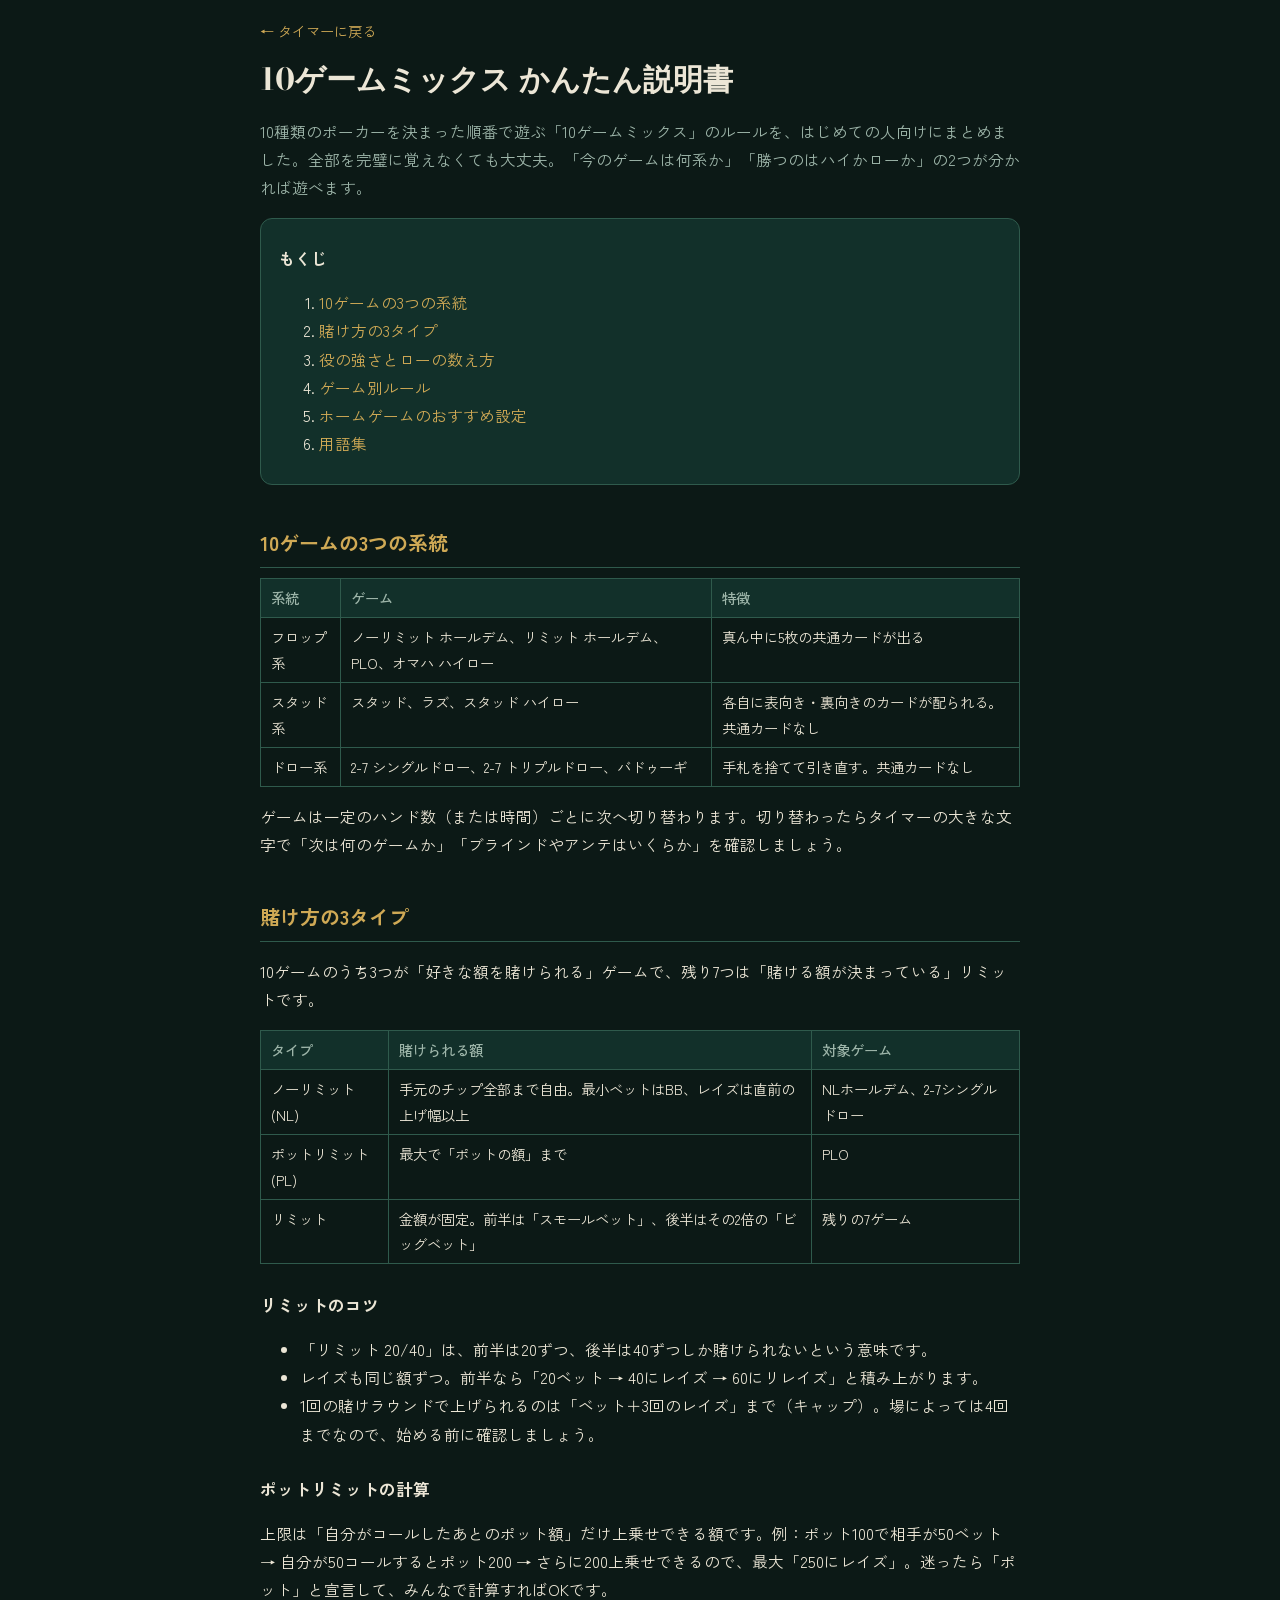
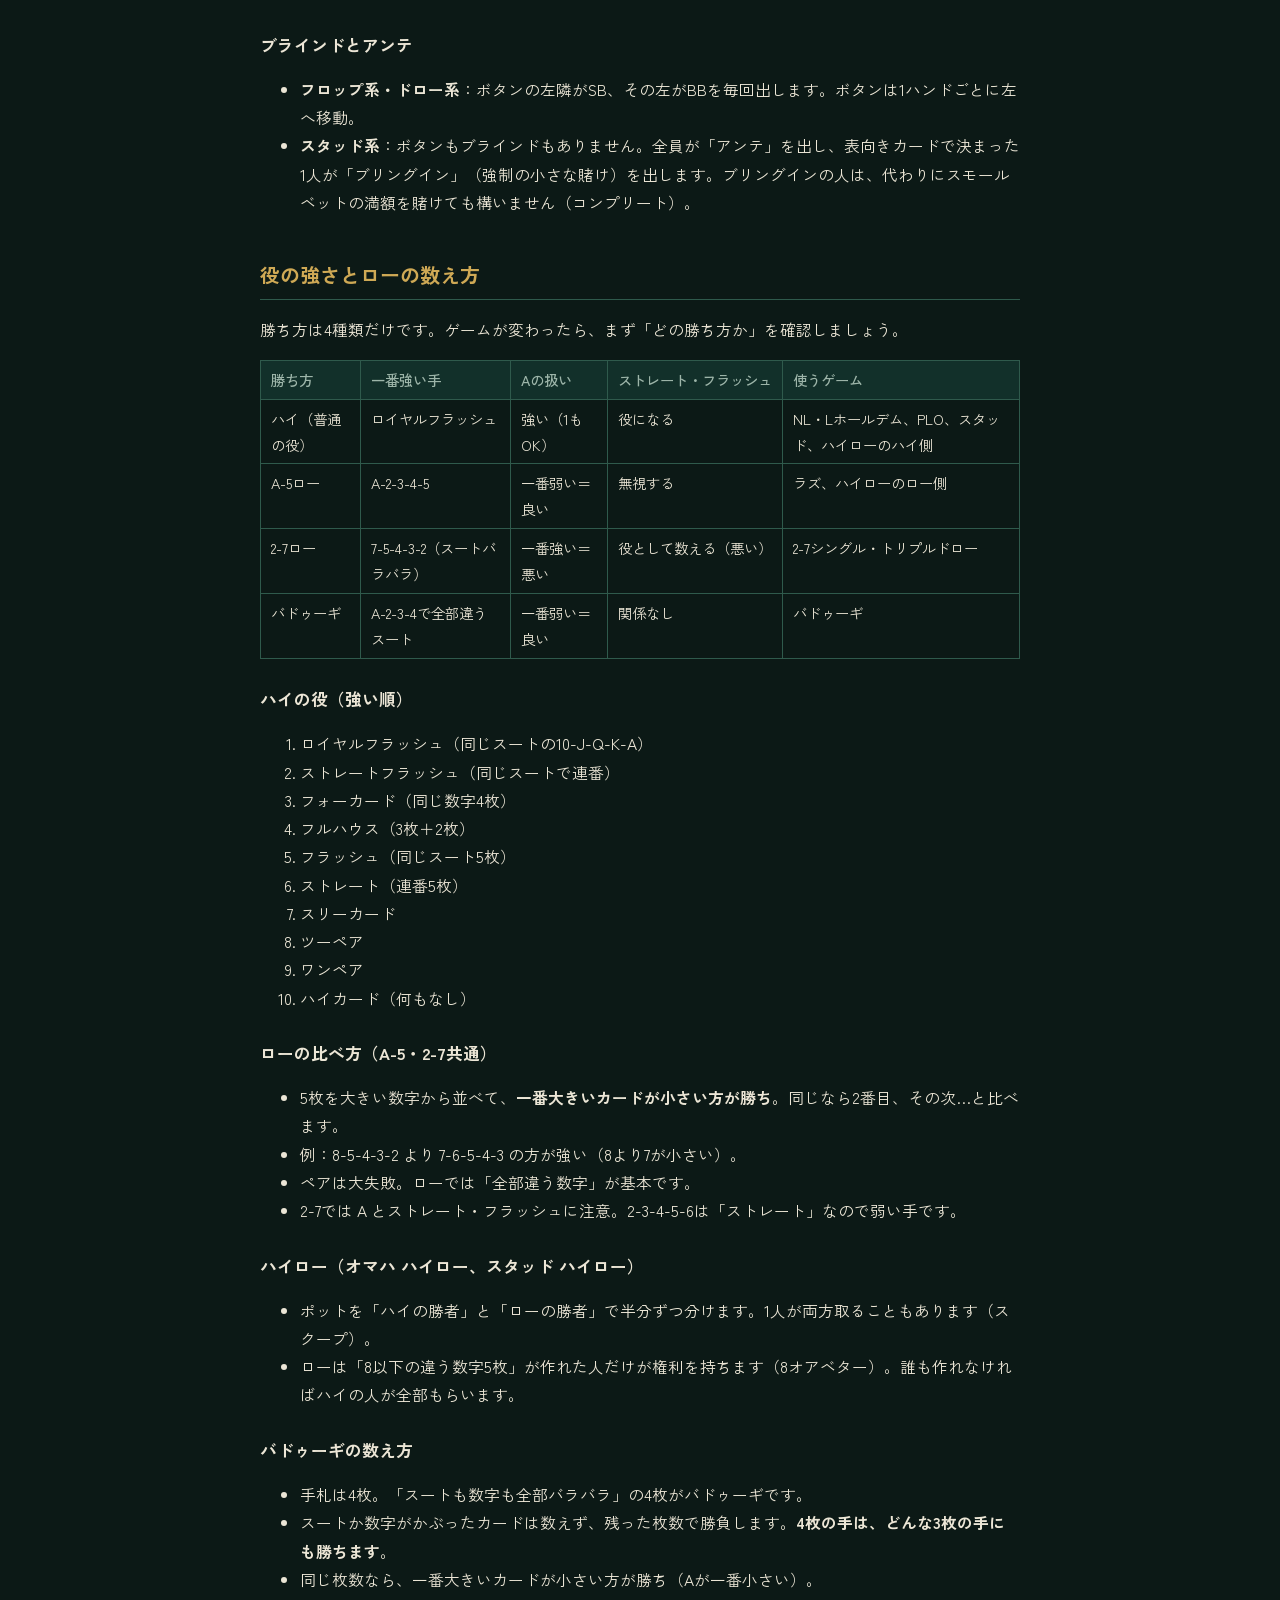
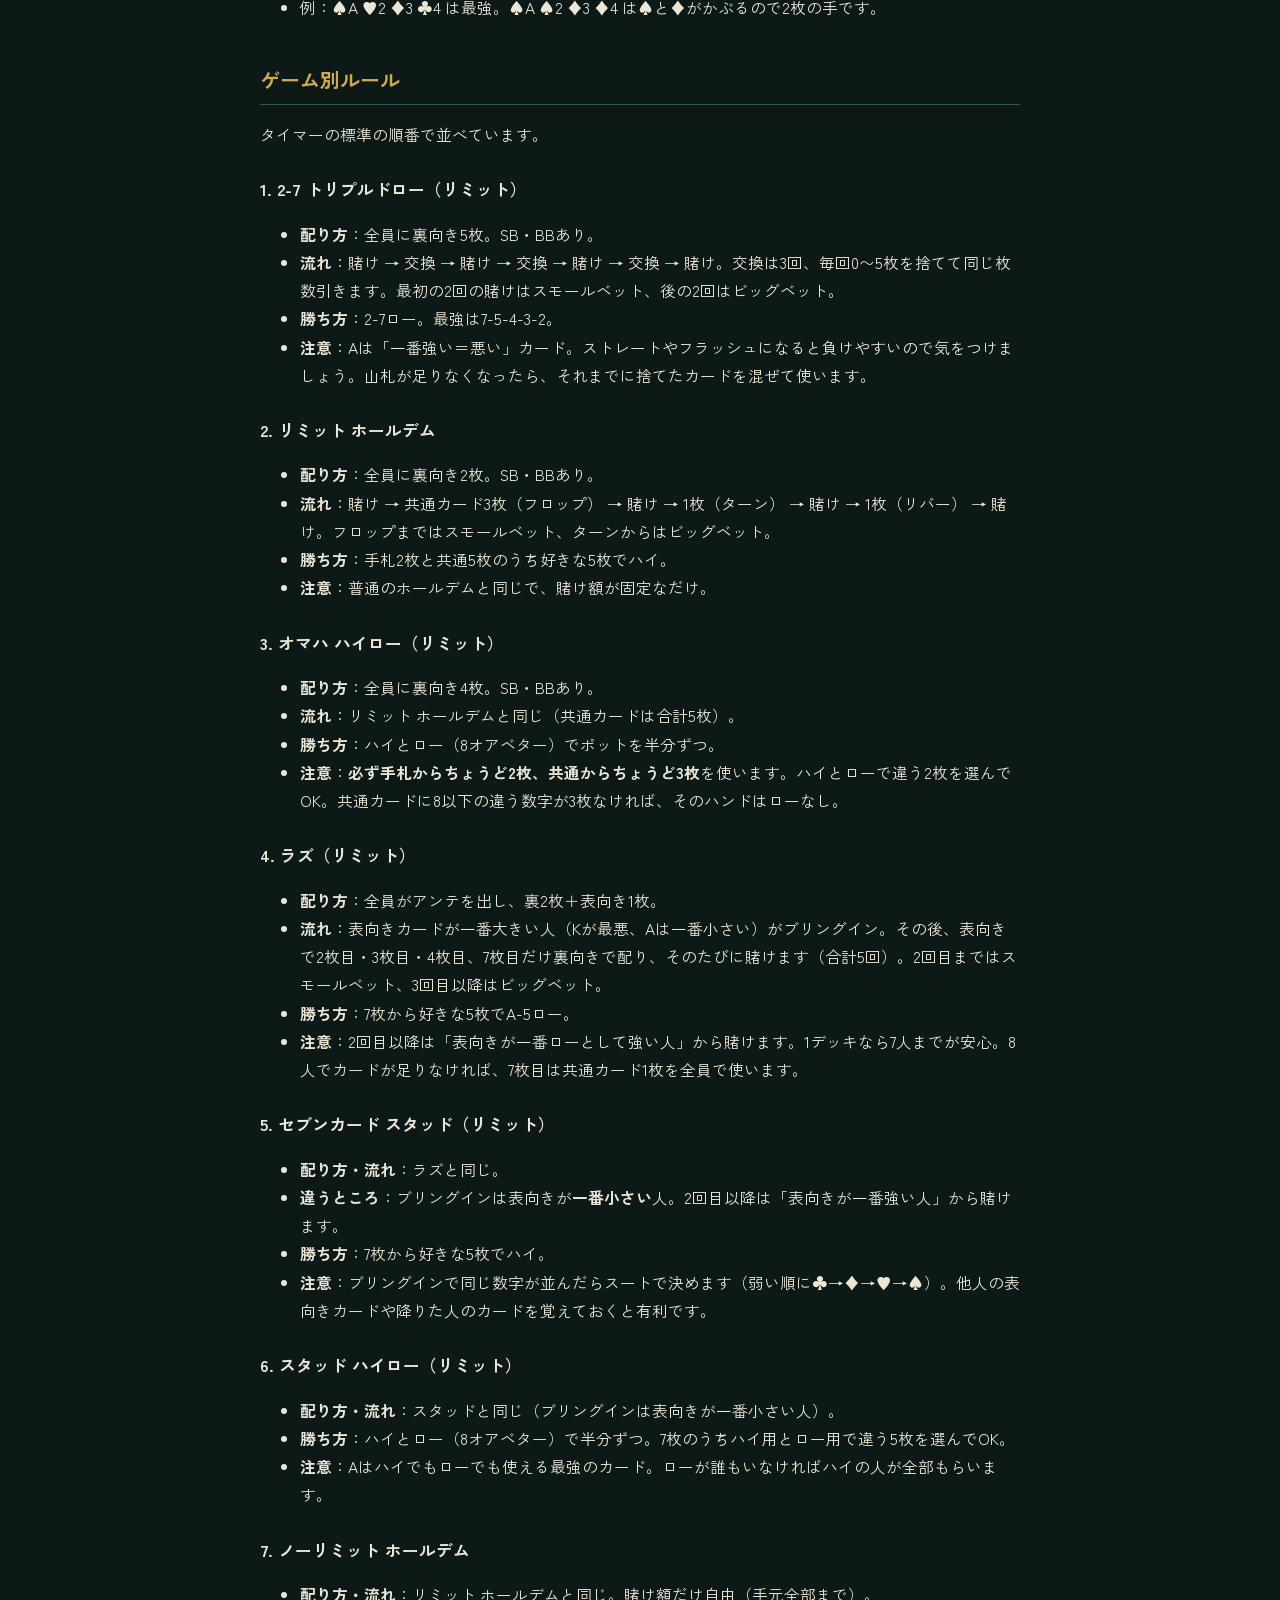
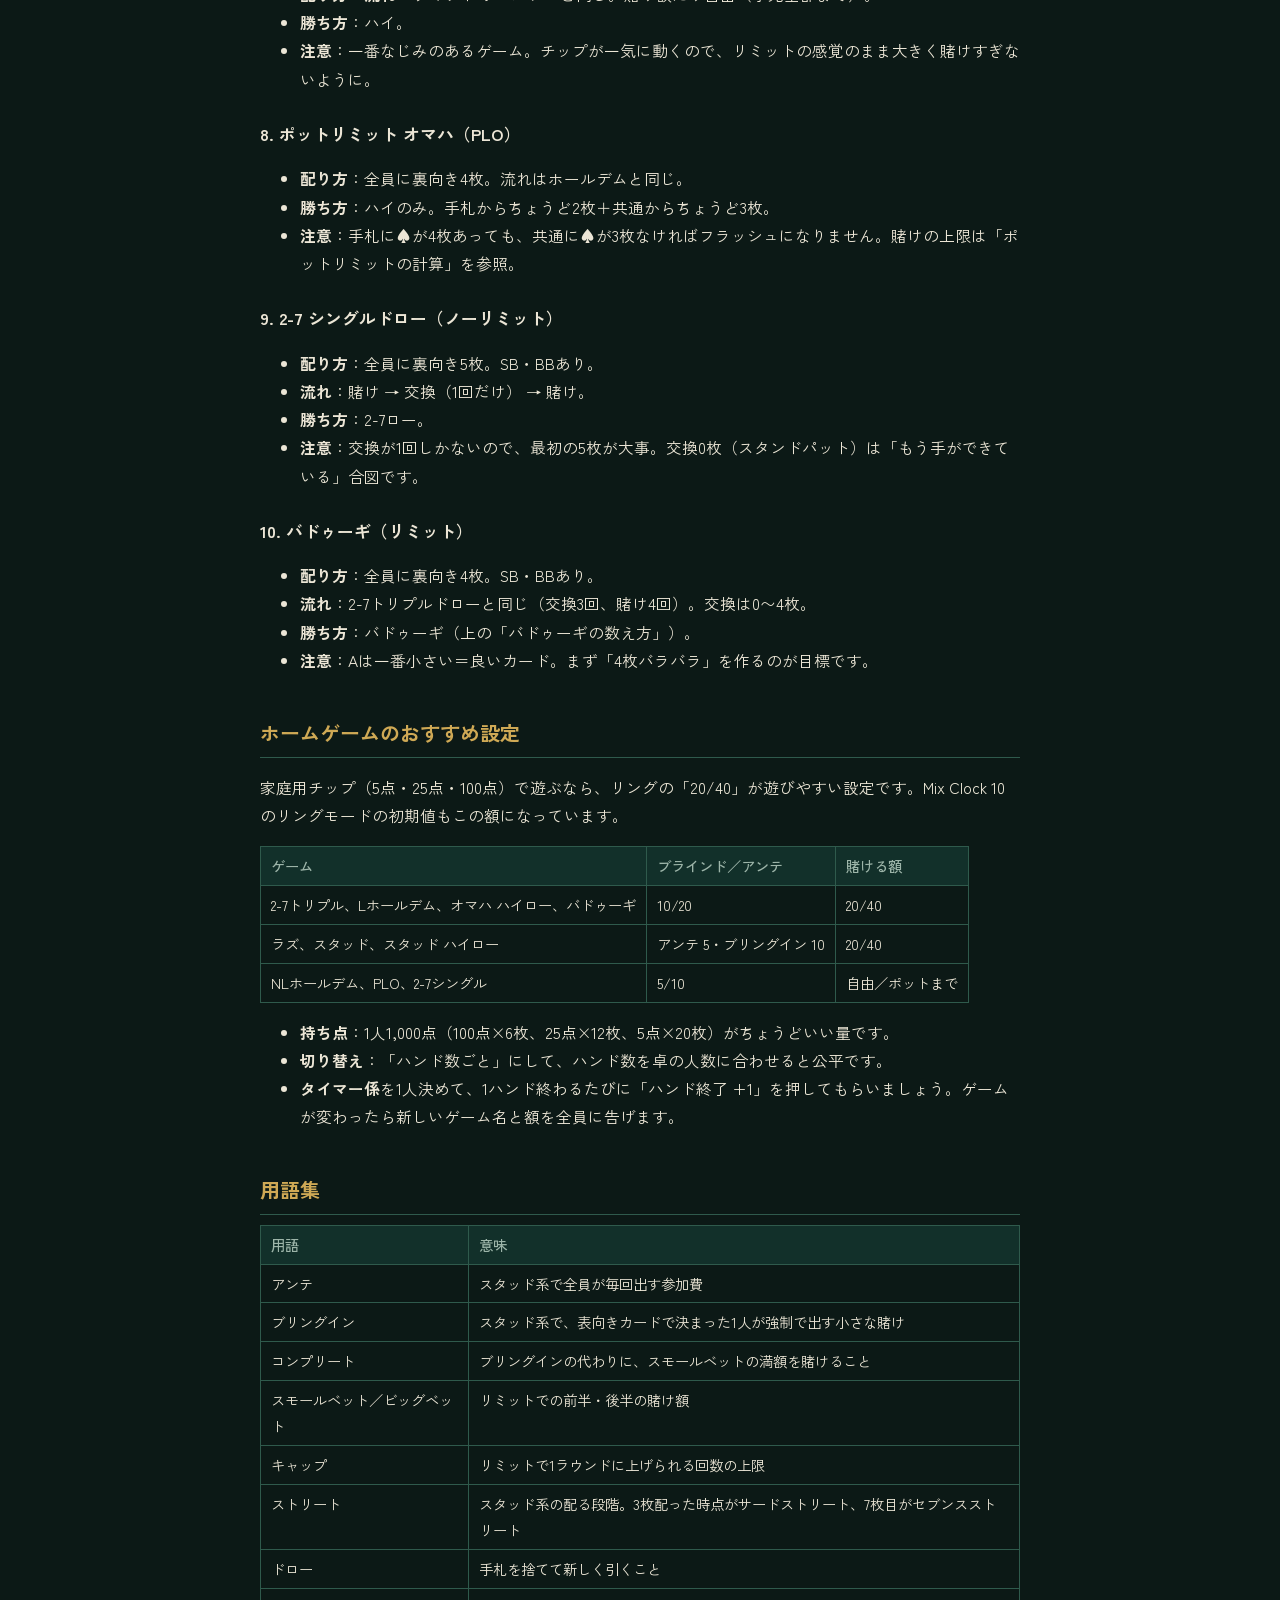
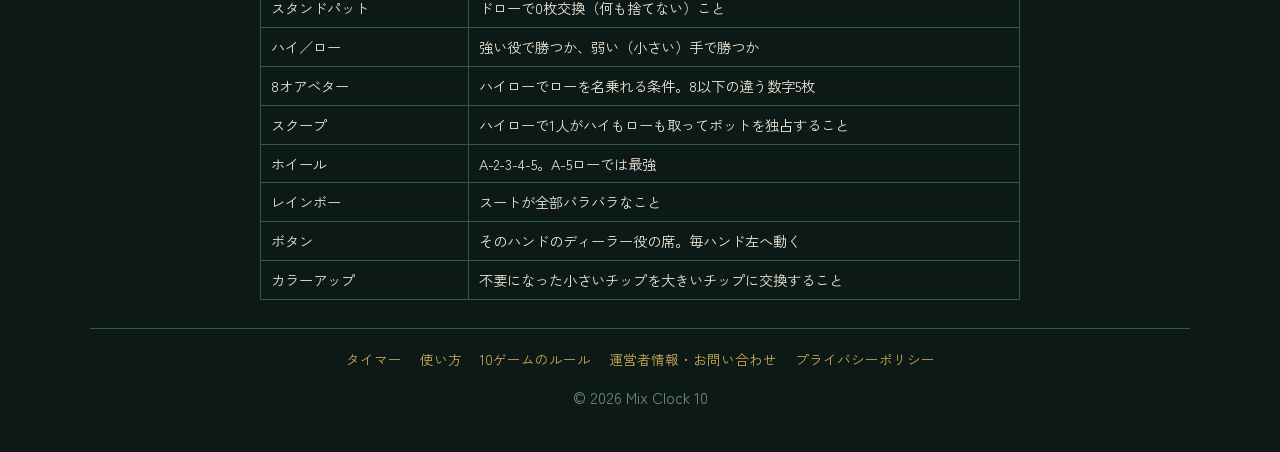
==== rules.html @ 70365626 "Mix Clock 10 を公開 Co-Authored-By: Claude Opus 5.5 <noreply@anthropic.com> Claude-Session: https://cla" ====
<!DOCTYPE html>
<html lang="ja">
<head>
<meta charset="utf-8">
<meta name="viewport" content="width=device-width,initial-scale=1,viewport-fit=cover">
<title>10ゲームミックスのルール かんたん説明書｜Mix Clock 10</title>
<meta name="description" content="10ゲームミックス（2-7トリプルドロー、リミットホールデム、オマハハイロー、ラズ、スタッド、スタッドハイロー、NLホールデム、PLO、2-7シングルドロー、バドゥーギ）のルールを初心者向けにやさしく解説。">
<link rel="stylesheet" href="https://fonts.googleapis.com/css2?family=Bodoni+Moda:opsz,wght@6..96,700&family=Zen+Kaku+Gothic+New:wght@400;700&display=swap">
<link rel="stylesheet" href="site.css">
</head>
<body class="doc">
<main>
<a class="back" href="index.html">← タイマーに戻る</a>
<h1>10ゲームミックス かんたん説明書</h1>
<p class="lead">10種類のポーカーを決まった順番で遊ぶ「10ゲームミックス」のルールを、はじめての人向けにまとめました。全部を完璧に覚えなくても大丈夫。「今のゲームは何系か」「勝つのはハイかローか」の2つが分かれば遊べます。</p>

<div class="toc">
<p><b>もくじ</b></p>
<ol>
<li><a href="#types">10ゲームの3つの系統</a></li>
<li><a href="#bet">賭け方の3タイプ</a></li>
<li><a href="#hands">役の強さとローの数え方</a></li>
<li><a href="#games">ゲーム別ルール</a></li>
<li><a href="#home">ホームゲームのおすすめ設定</a></li>
<li><a href="#words">用語集</a></li>
</ol>
</div>

<h2 id="types">10ゲームの3つの系統</h2>
<table>
<tr><th>系統</th><th>ゲーム</th><th>特徴</th></tr>
<tr><td>フロップ系</td><td>ノーリミット ホールデム、リミット ホールデム、PLO、オマハ ハイロー</td><td>真ん中に5枚の共通カードが出る</td></tr>
<tr><td>スタッド系</td><td>スタッド、ラズ、スタッド ハイロー</td><td>各自に表向き・裏向きのカードが配られる。共通カードなし</td></tr>
<tr><td>ドロー系</td><td>2-7 シングルドロー、2-7 トリプルドロー、バドゥーギ</td><td>手札を捨てて引き直す。共通カードなし</td></tr>
</table>
<p>ゲームは一定のハンド数（または時間）ごとに次へ切り替わります。切り替わったらタイマーの大きな文字で「次は何のゲームか」「ブラインドやアンテはいくらか」を確認しましょう。</p>

<h2 id="bet">賭け方の3タイプ</h2>
<p>10ゲームのうち3つが「好きな額を賭けられる」ゲームで、残り7つは「賭ける額が決まっている」リミットです。</p>
<table>
<tr><th>タイプ</th><th>賭けられる額</th><th>対象ゲーム</th></tr>
<tr><td>ノーリミット(NL)</td><td>手元のチップ全部まで自由。最小ベットはBB、レイズは直前の上げ幅以上</td><td>NLホールデム、2-7シングルドロー</td></tr>
<tr><td>ポットリミット(PL)</td><td>最大で「ポットの額」まで</td><td>PLO</td></tr>
<tr><td>リミット</td><td>金額が固定。前半は「スモールベット」、後半はその2倍の「ビッグベット」</td><td>残りの7ゲーム</td></tr>
</table>
<h3>リミットのコツ</h3>
<ul>
<li>「リミット 20/40」は、前半は20ずつ、後半は40ずつしか賭けられないという意味です。</li>
<li>レイズも同じ額ずつ。前半なら「20ベット → 40にレイズ → 60にリレイズ」と積み上がります。</li>
<li>1回の賭けラウンドで上げられるのは「ベット＋3回のレイズ」まで（キャップ）。場によっては4回までなので、始める前に確認しましょう。</li>
</ul>
<h3>ポットリミットの計算</h3>
<p>上限は「自分がコールしたあとのポット額」だけ上乗せできる額です。例：ポット100で相手が50ベット → 自分が50コールするとポット200 → さらに200上乗せできるので、最大「250にレイズ」。迷ったら「ポット」と宣言して、みんなで計算すればOKです。</p>
<h3>ブラインドとアンテ</h3>
<ul>
<li><b>フロップ系・ドロー系</b>：ボタンの左隣がSB、その左がBBを毎回出します。ボタンは1ハンドごとに左へ移動。</li>
<li><b>スタッド系</b>：ボタンもブラインドもありません。全員が「アンテ」を出し、表向きカードで決まった1人が「ブリングイン」（強制の小さな賭け）を出します。ブリングインの人は、代わりにスモールベットの満額を賭けても構いません（コンプリート）。</li>
</ul>

<h2 id="hands">役の強さとローの数え方</h2>
<p>勝ち方は4種類だけです。ゲームが変わったら、まず「どの勝ち方か」を確認しましょう。</p>
<table>
<tr><th>勝ち方</th><th>一番強い手</th><th>Aの扱い</th><th>ストレート・フラッシュ</th><th>使うゲーム</th></tr>
<tr><td>ハイ（普通の役）</td><td>ロイヤルフラッシュ</td><td>強い（1もOK）</td><td>役になる</td><td>NL・Lホールデム、PLO、スタッド、ハイローのハイ側</td></tr>
<tr><td>A-5ロー</td><td>A-2-3-4-5</td><td>一番弱い＝良い</td><td>無視する</td><td>ラズ、ハイローのロー側</td></tr>
<tr><td>2-7ロー</td><td>7-5-4-3-2（スートバラバラ）</td><td>一番強い＝悪い</td><td>役として数える（悪い）</td><td>2-7シングル・トリプルドロー</td></tr>
<tr><td>バドゥーギ</td><td>A-2-3-4で全部違うスート</td><td>一番弱い＝良い</td><td>関係なし</td><td>バドゥーギ</td></tr>
</table>
<h3>ハイの役（強い順）</h3>
<ol>
<li>ロイヤルフラッシュ（同じスートの10-J-Q-K-A）</li>
<li>ストレートフラッシュ（同じスートで連番）</li>
<li>フォーカード（同じ数字4枚）</li>
<li>フルハウス（3枚＋2枚）</li>
<li>フラッシュ（同じスート5枚）</li>
<li>ストレート（連番5枚）</li>
<li>スリーカード</li>
<li>ツーペア</li>
<li>ワンペア</li>
<li>ハイカード（何もなし）</li>
</ol>
<h3>ローの比べ方（A-5・2-7共通）</h3>
<ul>
<li>5枚を大きい数字から並べて、<b>一番大きいカードが小さい方が勝ち</b>。同じなら2番目、その次…と比べます。</li>
<li>例：8-5-4-3-2 より 7-6-5-4-3 の方が強い（8より7が小さい）。</li>
<li>ペアは大失敗。ローでは「全部違う数字」が基本です。</li>
<li>2-7では A とストレート・フラッシュに注意。2-3-4-5-6は「ストレート」なので弱い手です。</li>
</ul>
<h3>ハイロー（オマハ ハイロー、スタッド ハイロー）</h3>
<ul>
<li>ポットを「ハイの勝者」と「ローの勝者」で半分ずつ分けます。1人が両方取ることもあります（スクープ）。</li>
<li>ローは「8以下の違う数字5枚」が作れた人だけが権利を持ちます（8オアベター）。誰も作れなければハイの人が全部もらいます。</li>
</ul>
<h3>バドゥーギの数え方</h3>
<ul>
<li>手札は4枚。「スートも数字も全部バラバラ」の4枚がバドゥーギです。</li>
<li>スートか数字がかぶったカードは数えず、残った枚数で勝負します。<b>4枚の手は、どんな3枚の手にも勝ちます</b>。</li>
<li>同じ枚数なら、一番大きいカードが小さい方が勝ち（Aが一番小さい）。</li>
<li>例：♠A ♥2 ♦3 ♣4 は最強。♠A ♠2 ♦3 ♦4 は♠と♦がかぶるので2枚の手です。</li>
</ul>

<h2 id="games">ゲーム別ルール</h2>
<p>タイマーの標準の順番で並べています。</p>

<h3>1. 2-7 トリプルドロー（リミット）</h3>
<ul>
<li><b>配り方</b>：全員に裏向き5枚。SB・BBあり。</li>
<li><b>流れ</b>：賭け → 交換 → 賭け → 交換 → 賭け → 交換 → 賭け。交換は3回、毎回0〜5枚を捨てて同じ枚数引きます。最初の2回の賭けはスモールベット、後の2回はビッグベット。</li>
<li><b>勝ち方</b>：2-7ロー。最強は7-5-4-3-2。</li>
<li><b>注意</b>：Aは「一番強い＝悪い」カード。ストレートやフラッシュになると負けやすいので気をつけましょう。山札が足りなくなったら、それまでに捨てたカードを混ぜて使います。</li>
</ul>
<h3>2. リミット ホールデム</h3>
<ul>
<li><b>配り方</b>：全員に裏向き2枚。SB・BBあり。</li>
<li><b>流れ</b>：賭け → 共通カード3枚（フロップ） → 賭け → 1枚（ターン） → 賭け → 1枚（リバー） → 賭け。フロップまではスモールベット、ターンからはビッグベット。</li>
<li><b>勝ち方</b>：手札2枚と共通5枚のうち好きな5枚でハイ。</li>
<li><b>注意</b>：普通のホールデムと同じで、賭け額が固定なだけ。</li>
</ul>
<h3>3. オマハ ハイロー（リミット）</h3>
<ul>
<li><b>配り方</b>：全員に裏向き4枚。SB・BBあり。</li>
<li><b>流れ</b>：リミット ホールデムと同じ（共通カードは合計5枚）。</li>
<li><b>勝ち方</b>：ハイとロー（8オアベター）でポットを半分ずつ。</li>
<li><b>注意</b>：<b>必ず手札からちょうど2枚、共通からちょうど3枚</b>を使います。ハイとローで違う2枚を選んでOK。共通カードに8以下の違う数字が3枚なければ、そのハンドはローなし。</li>
</ul>
<h3>4. ラズ（リミット）</h3>
<ul>
<li><b>配り方</b>：全員がアンテを出し、裏2枚＋表向き1枚。</li>
<li><b>流れ</b>：表向きカードが一番大きい人（Kが最悪、Aは一番小さい）がブリングイン。その後、表向きで2枚目・3枚目・4枚目、7枚目だけ裏向きで配り、そのたびに賭けます（合計5回）。2回目まではスモールベット、3回目以降はビッグベット。</li>
<li><b>勝ち方</b>：7枚から好きな5枚でA-5ロー。</li>
<li><b>注意</b>：2回目以降は「表向きが一番ローとして強い人」から賭けます。1デッキなら7人までが安心。8人でカードが足りなければ、7枚目は共通カード1枚を全員で使います。</li>
</ul>
<h3>5. セブンカード スタッド（リミット）</h3>
<ul>
<li><b>配り方・流れ</b>：ラズと同じ。</li>
<li><b>違うところ</b>：ブリングインは表向きが<b>一番小さい</b>人。2回目以降は「表向きが一番強い人」から賭けます。</li>
<li><b>勝ち方</b>：7枚から好きな5枚でハイ。</li>
<li><b>注意</b>：ブリングインで同じ数字が並んだらスートで決めます（弱い順に♣→♦→♥→♠）。他人の表向きカードや降りた人のカードを覚えておくと有利です。</li>
</ul>
<h3>6. スタッド ハイロー（リミット）</h3>
<ul>
<li><b>配り方・流れ</b>：スタッドと同じ（ブリングインは表向きが一番小さい人）。</li>
<li><b>勝ち方</b>：ハイとロー（8オアベター）で半分ずつ。7枚のうちハイ用とロー用で違う5枚を選んでOK。</li>
<li><b>注意</b>：Aはハイでもローでも使える最強のカード。ローが誰もいなければハイの人が全部もらいます。</li>
</ul>
<h3>7. ノーリミット ホールデム</h3>
<ul>
<li><b>配り方・流れ</b>：リミット ホールデムと同じ。賭け額だけ自由（手元全部まで）。</li>
<li><b>勝ち方</b>：ハイ。</li>
<li><b>注意</b>：一番なじみのあるゲーム。チップが一気に動くので、リミットの感覚のまま大きく賭けすぎないように。</li>
</ul>
<h3>8. ポットリミット オマハ（PLO）</h3>
<ul>
<li><b>配り方</b>：全員に裏向き4枚。流れはホールデムと同じ。</li>
<li><b>勝ち方</b>：ハイのみ。手札からちょうど2枚＋共通からちょうど3枚。</li>
<li><b>注意</b>：手札に♠が4枚あっても、共通に♠が3枚なければフラッシュになりません。賭けの上限は「ポットリミットの計算」を参照。</li>
</ul>
<h3>9. 2-7 シングルドロー（ノーリミット）</h3>
<ul>
<li><b>配り方</b>：全員に裏向き5枚。SB・BBあり。</li>
<li><b>流れ</b>：賭け → 交換（1回だけ） → 賭け。</li>
<li><b>勝ち方</b>：2-7ロー。</li>
<li><b>注意</b>：交換が1回しかないので、最初の5枚が大事。交換0枚（スタンドパット）は「もう手ができている」合図です。</li>
</ul>
<h3>10. バドゥーギ（リミット）</h3>
<ul>
<li><b>配り方</b>：全員に裏向き4枚。SB・BBあり。</li>
<li><b>流れ</b>：2-7トリプルドローと同じ（交換3回、賭け4回）。交換は0〜4枚。</li>
<li><b>勝ち方</b>：バドゥーギ（上の「バドゥーギの数え方」）。</li>
<li><b>注意</b>：Aは一番小さい＝良いカード。まず「4枚バラバラ」を作るのが目標です。</li>
</ul>

<h2 id="home">ホームゲームのおすすめ設定</h2>
<p>家庭用チップ（5点・25点・100点）で遊ぶなら、リングの「20/40」が遊びやすい設定です。Mix Clock 10のリングモードの初期値もこの額になっています。</p>
<table>
<tr><th>ゲーム</th><th>ブラインド／アンテ</th><th>賭ける額</th></tr>
<tr><td>2-7トリプル、Lホールデム、オマハ ハイロー、バドゥーギ</td><td>10/20</td><td>20/40</td></tr>
<tr><td>ラズ、スタッド、スタッド ハイロー</td><td>アンテ 5・ブリングイン 10</td><td>20/40</td></tr>
<tr><td>NLホールデム、PLO、2-7シングル</td><td>5/10</td><td>自由／ポットまで</td></tr>
</table>
<ul>
<li><b>持ち点</b>：1人1,000点（100点×6枚、25点×12枚、5点×20枚）がちょうどいい量です。</li>
<li><b>切り替え</b>：「ハンド数ごと」にして、ハンド数を卓の人数に合わせると公平です。</li>
<li><b>タイマー係</b>を1人決めて、1ハンド終わるたびに「ハンド終了 +1」を押してもらいましょう。ゲームが変わったら新しいゲーム名と額を全員に告げます。</li>
</ul>

<h2 id="words">用語集</h2>
<table>
<tr><th>用語</th><th>意味</th></tr>
<tr><td>アンテ</td><td>スタッド系で全員が毎回出す参加費</td></tr>
<tr><td>ブリングイン</td><td>スタッド系で、表向きカードで決まった1人が強制で出す小さな賭け</td></tr>
<tr><td>コンプリート</td><td>ブリングインの代わりに、スモールベットの満額を賭けること</td></tr>
<tr><td>スモールベット／ビッグベット</td><td>リミットでの前半・後半の賭け額</td></tr>
<tr><td>キャップ</td><td>リミットで1ラウンドに上げられる回数の上限</td></tr>
<tr><td>ストリート</td><td>スタッド系の配る段階。3枚配った時点がサードストリート、7枚目がセブンスストリート</td></tr>
<tr><td>ドロー</td><td>手札を捨てて新しく引くこと</td></tr>
<tr><td>スタンドパット</td><td>ドローで0枚交換（何も捨てない）こと</td></tr>
<tr><td>ハイ／ロー</td><td>強い役で勝つか、弱い（小さい）手で勝つか</td></tr>
<tr><td>8オアベター</td><td>ハイローでローを名乗れる条件。8以下の違う数字5枚</td></tr>
<tr><td>スクープ</td><td>ハイローで1人がハイもローも取ってポットを独占すること</td></tr>
<tr><td>ホイール</td><td>A-2-3-4-5。A-5ローでは最強</td></tr>
<tr><td>レインボー</td><td>スートが全部バラバラなこと</td></tr>
<tr><td>ボタン</td><td>そのハンドのディーラー役の席。毎ハンド左へ動く</td></tr>
<tr><td>カラーアップ</td><td>不要になった小さいチップを大きいチップに交換すること</td></tr>
</table>
</main>
<footer id="sitefoot"></footer>
<script src="site.js"></script>
</body>
</html>
---- site.css ----
/* 共通フッター＋読み物ページ */
#sitefoot{max-width:1100px;margin:28px auto 0;padding:18px 0 0;border-top:1px solid #2f5a4c;text-align:center;font-family:"Zen Kaku Gothic New","Hiragino Sans","Yu Gothic",system-ui,sans-serif}
.footnav{display:flex;flex-wrap:wrap;justify-content:center;gap:6px 18px;font-size:.85rem}
.footnav a{color:#9db5a9;text-decoration:none}
.footnav a:hover{color:#cfa955}
.copy{color:#6f8a7e;font-size:.75rem;margin:12px 0 0}
.tipbtn{display:inline-block;margin:0 0 14px;padding:10px 18px;border-radius:999px;background:#cfa955;color:#1d1505;font-weight:700;text-decoration:none}

body.doc{background:#0c1916;color:#ece6d6;margin:0;font-family:"Zen Kaku Gothic New","Hiragino Sans","Yu Gothic",system-ui,sans-serif;line-height:1.8;padding:calc(16px + env(safe-area-inset-top)) max(16px,env(safe-area-inset-right)) calc(40px + env(safe-area-inset-bottom)) max(16px,env(safe-area-inset-left))}
.doc main{max-width:760px;margin:0 auto}
.doc .back{display:inline-block;margin-bottom:10px;color:#cfa955;text-decoration:none;font-size:.9rem}
.doc h1{font-family:"Bodoni Moda","Times New Roman",serif;font-size:1.9rem;line-height:1.3;margin:.2em 0 .6em}
.doc h2{font-size:1.25rem;margin:2em 0 .5em;padding-bottom:.3em;border-bottom:1px solid #2f5a4c;color:#cfa955}
.doc h3{font-size:1.05rem;margin:1.5em 0 .3em}
.doc p,.doc li{font-size:.98rem}
.doc a{color:#cfa955}
.doc table{border-collapse:collapse;width:100%;font-size:.9rem;margin:.6em 0;display:block;overflow-x:auto}
.doc th,.doc td{border:1px solid #2f5a4c;padding:6px 10px;text-align:left;vertical-align:top}
.doc th{background:#12302a;color:#9db5a9;font-weight:500;white-space:nowrap}
.doc .lead{color:#9db5a9}
.doc .cta{display:inline-block;margin:10px 0;padding:12px 22px;border-radius:12px;background:#cfa955;color:#1d1505;font-weight:700;text-decoration:none}
.doc .toc{background:#12302a;border:1px solid #2f5a4c;border-radius:12px;padding:10px 18px}
.doc .toc a{text-decoration:none}
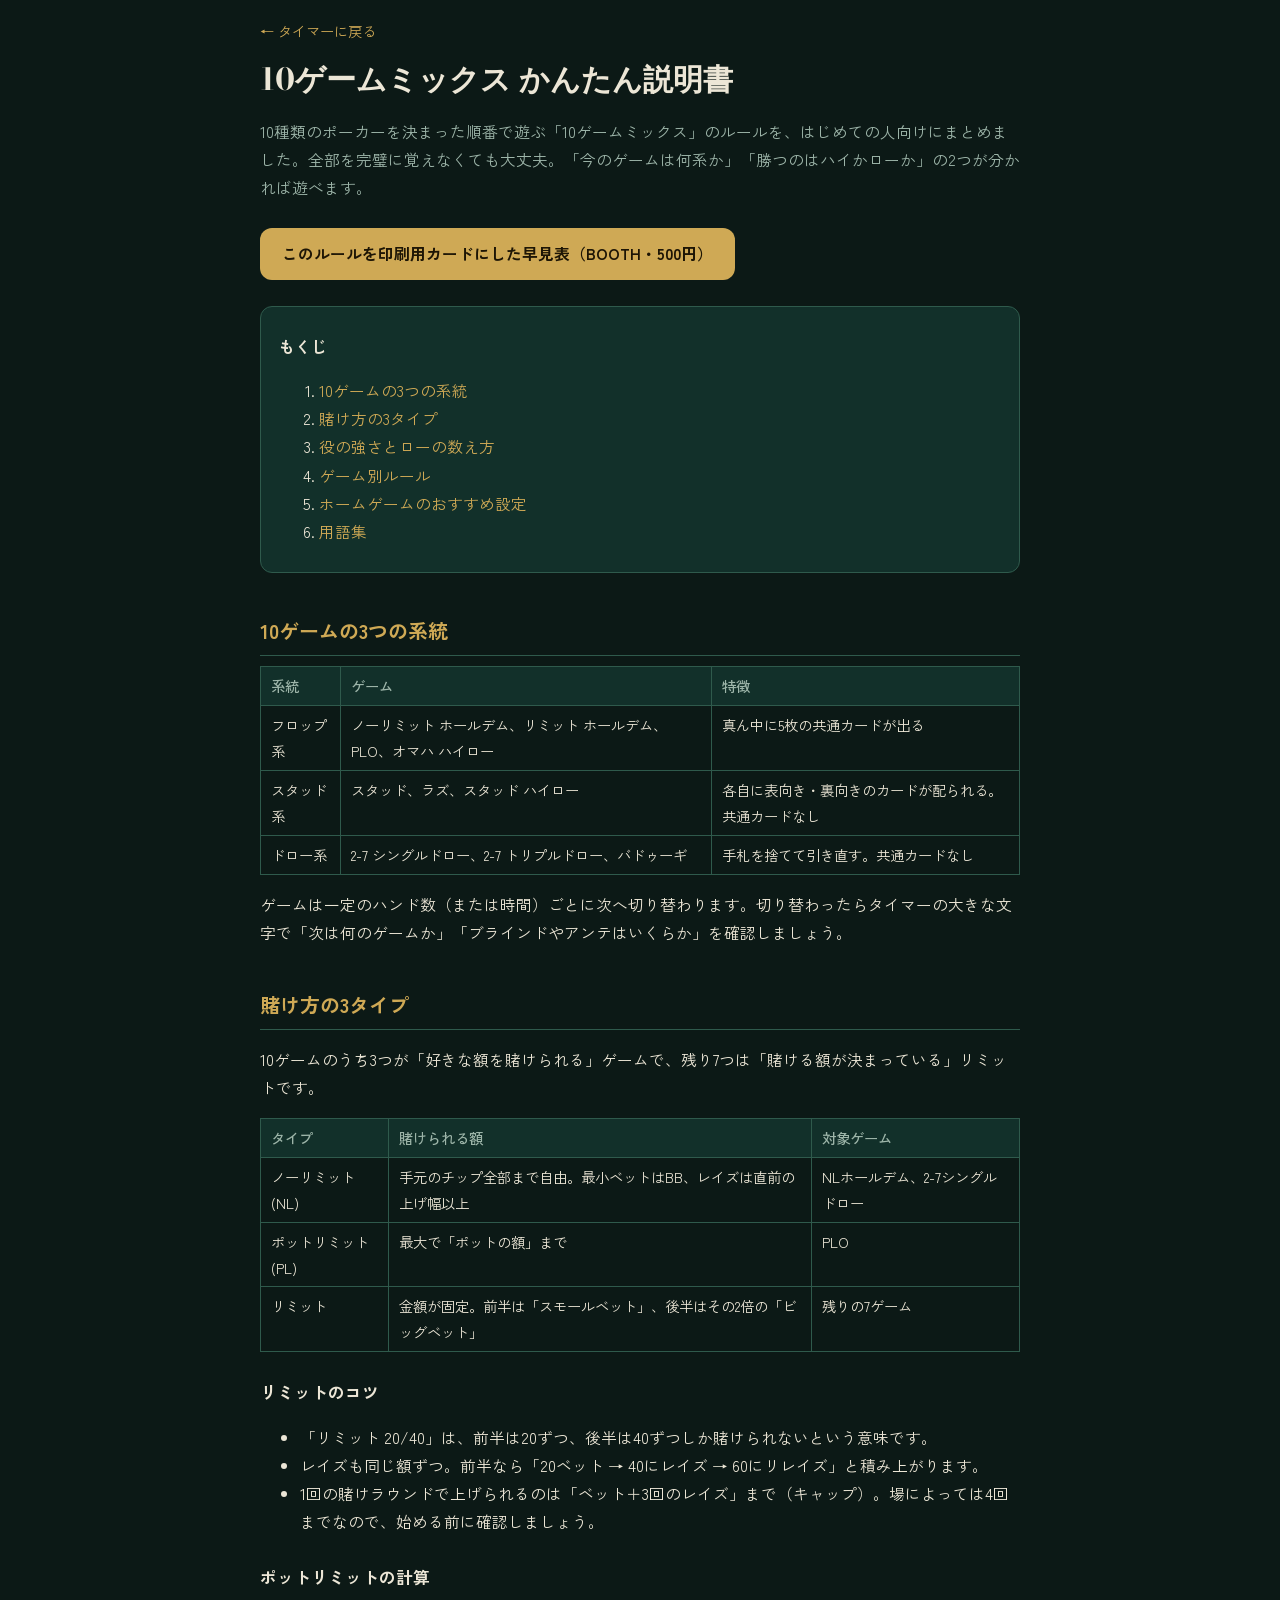
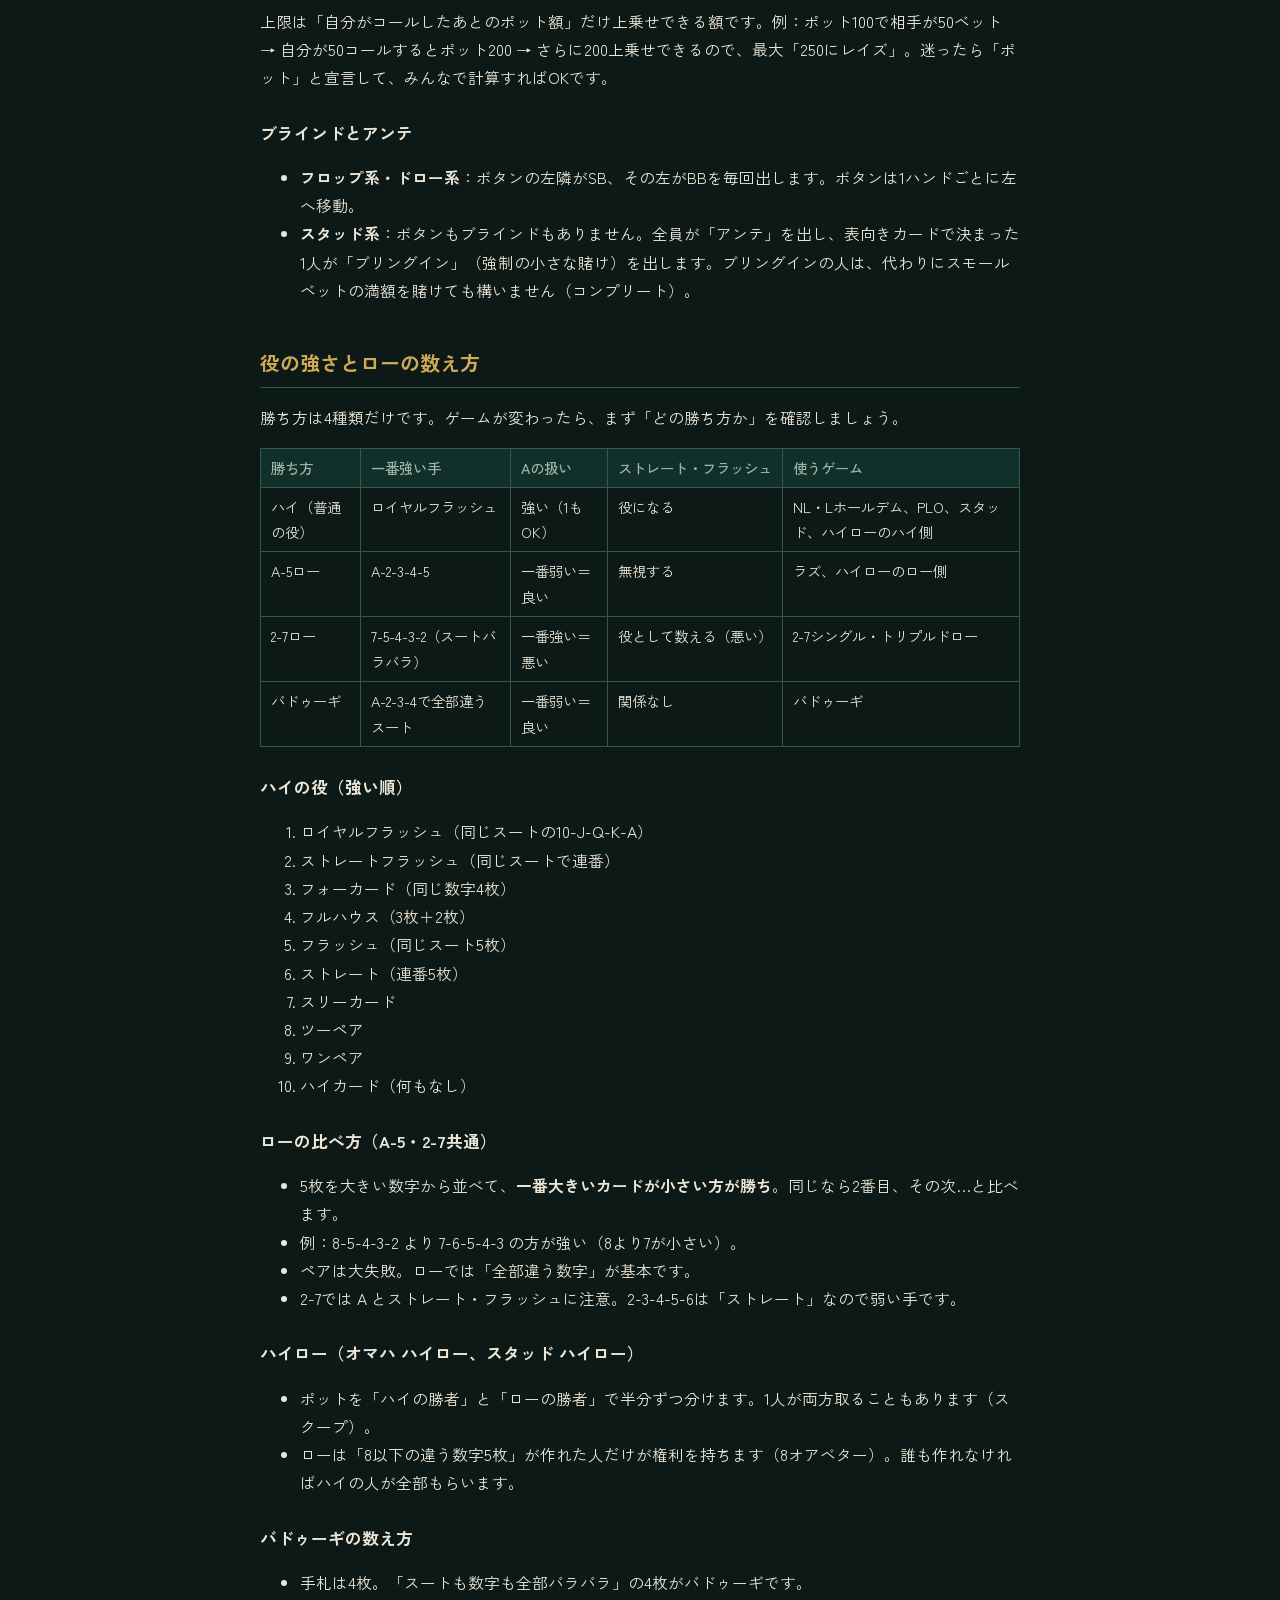
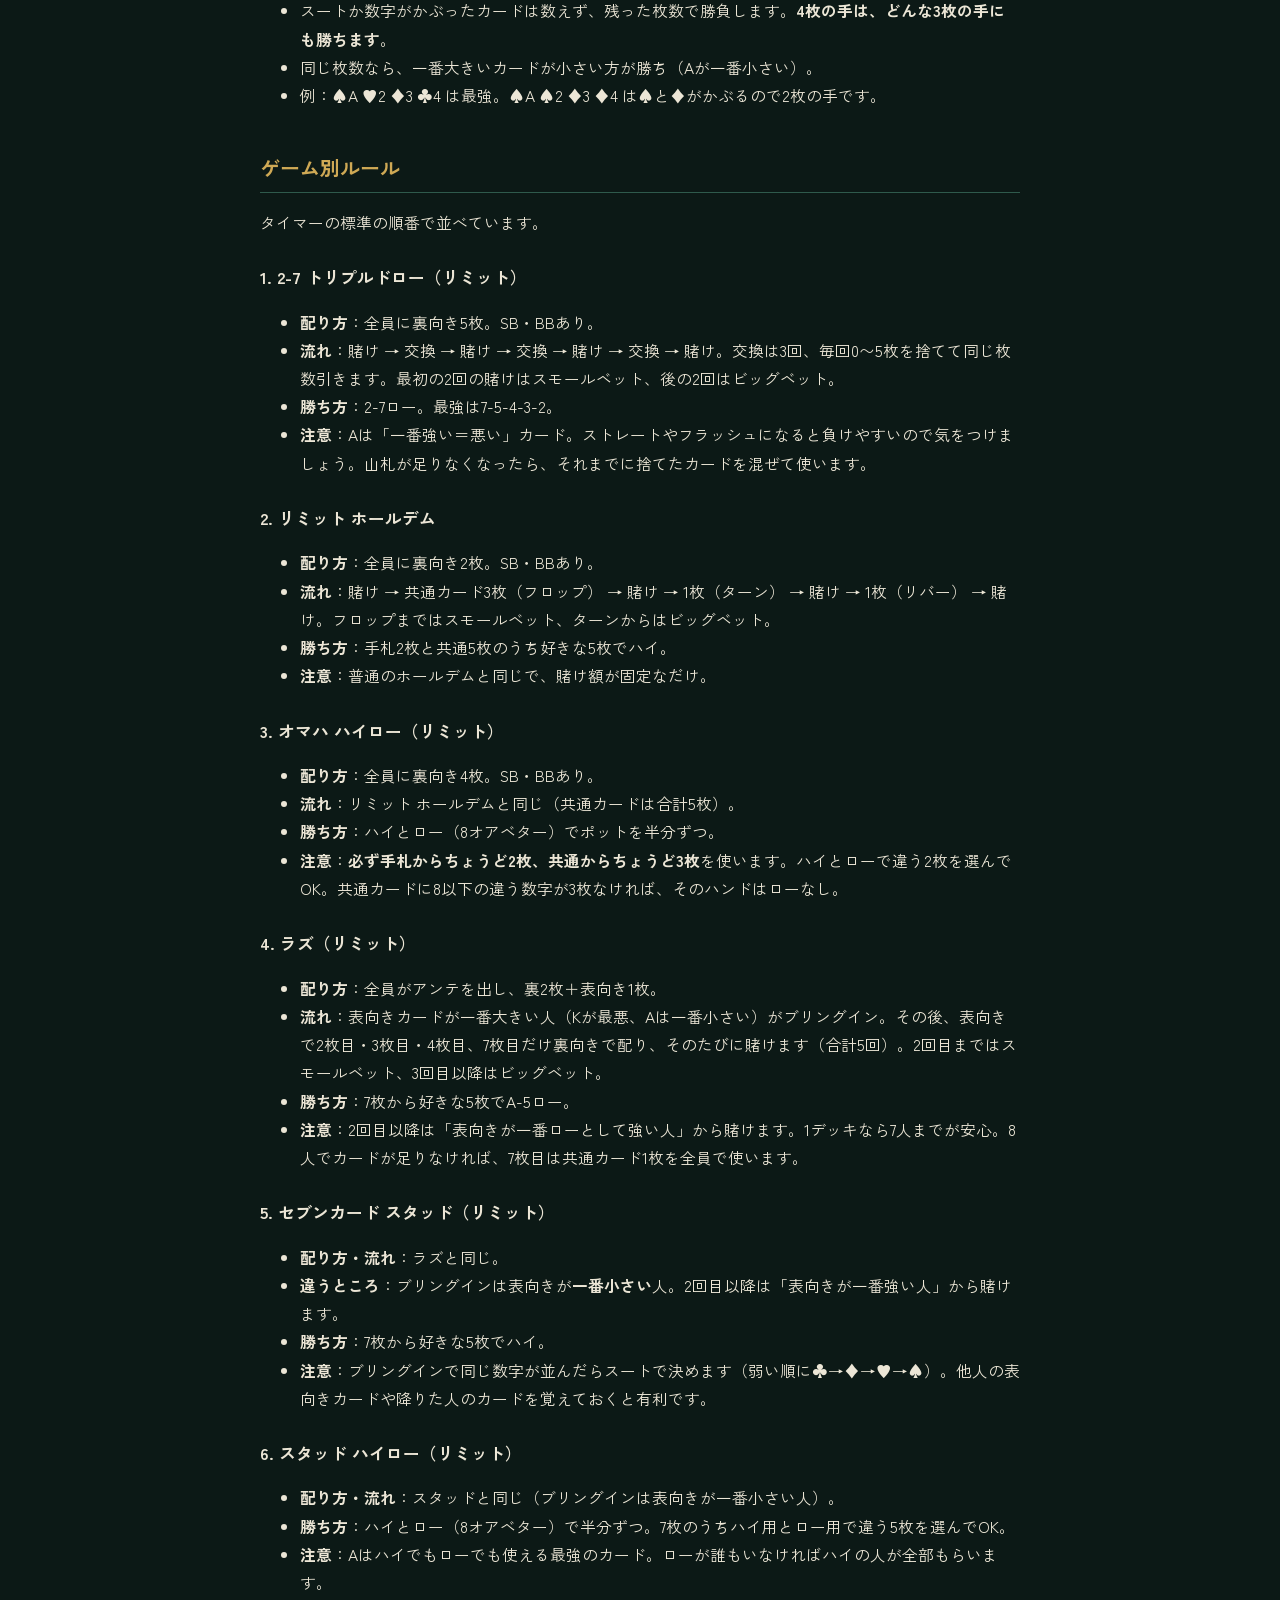
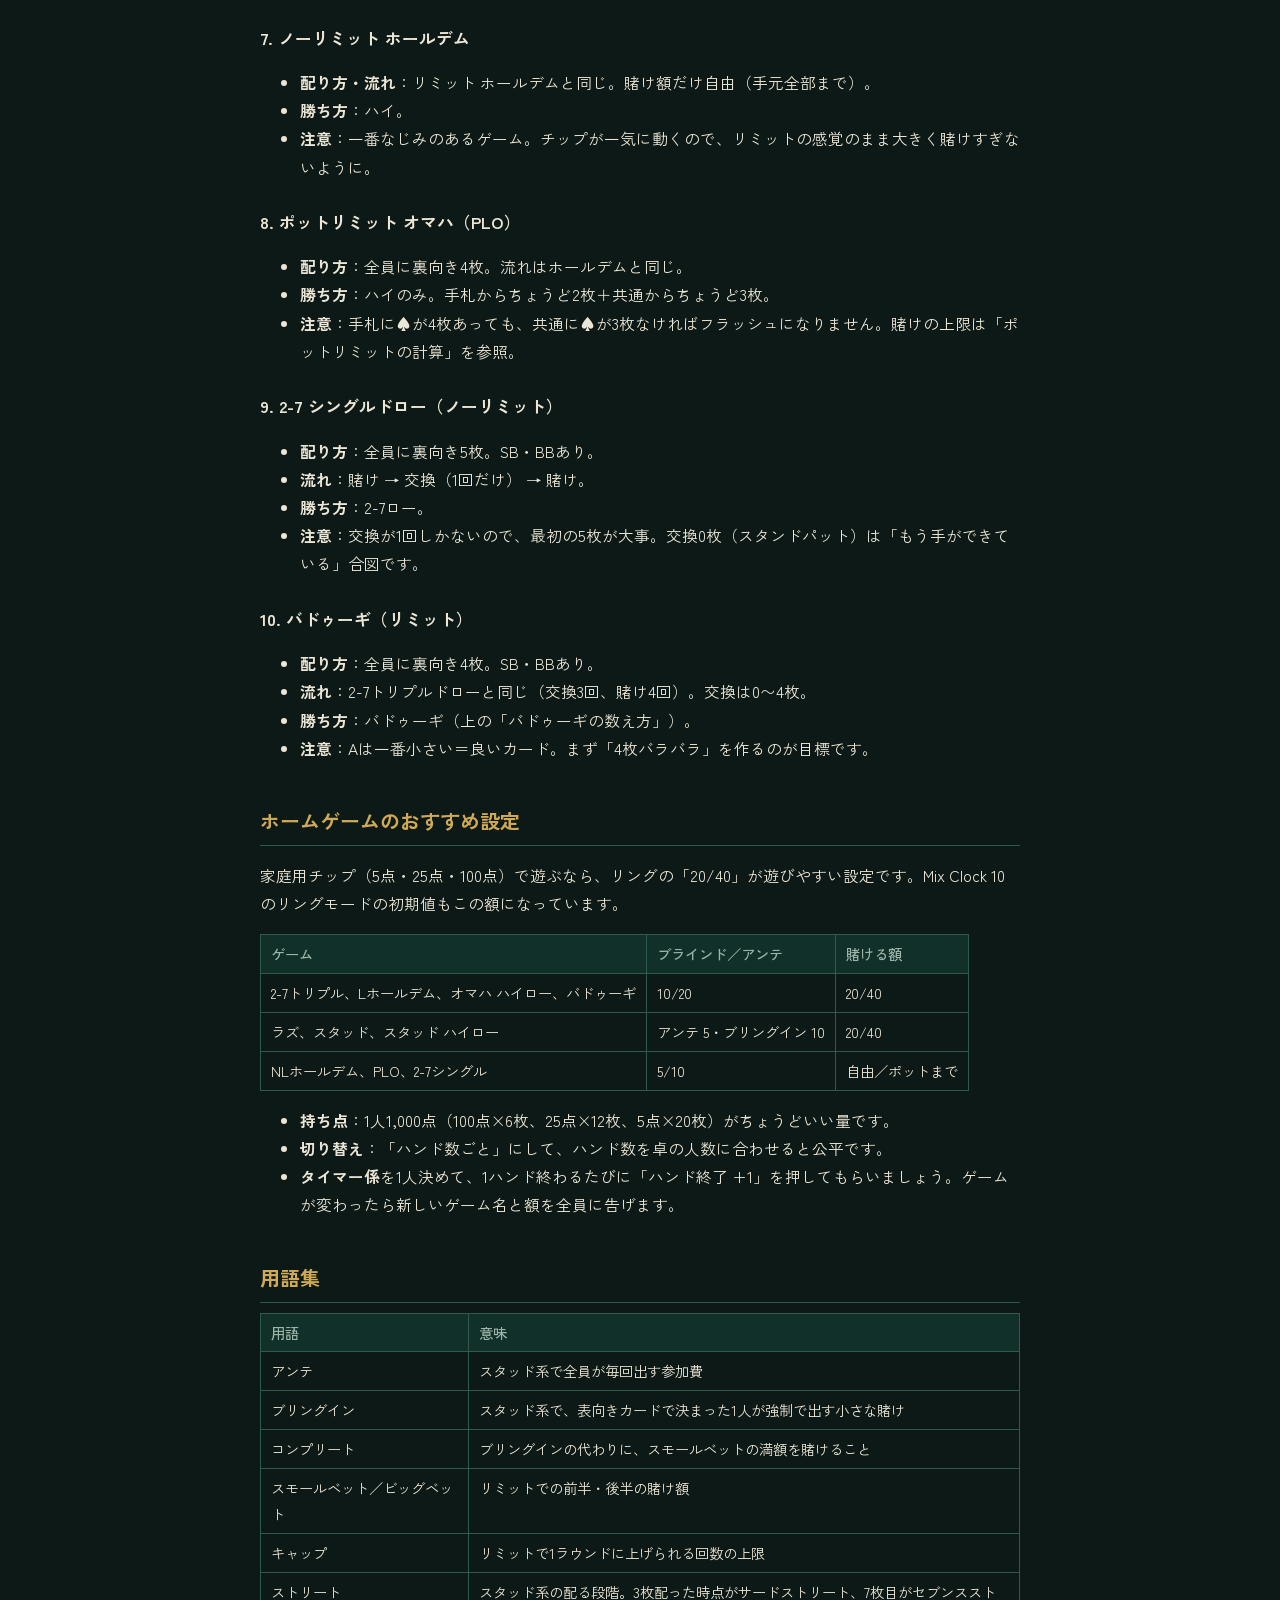
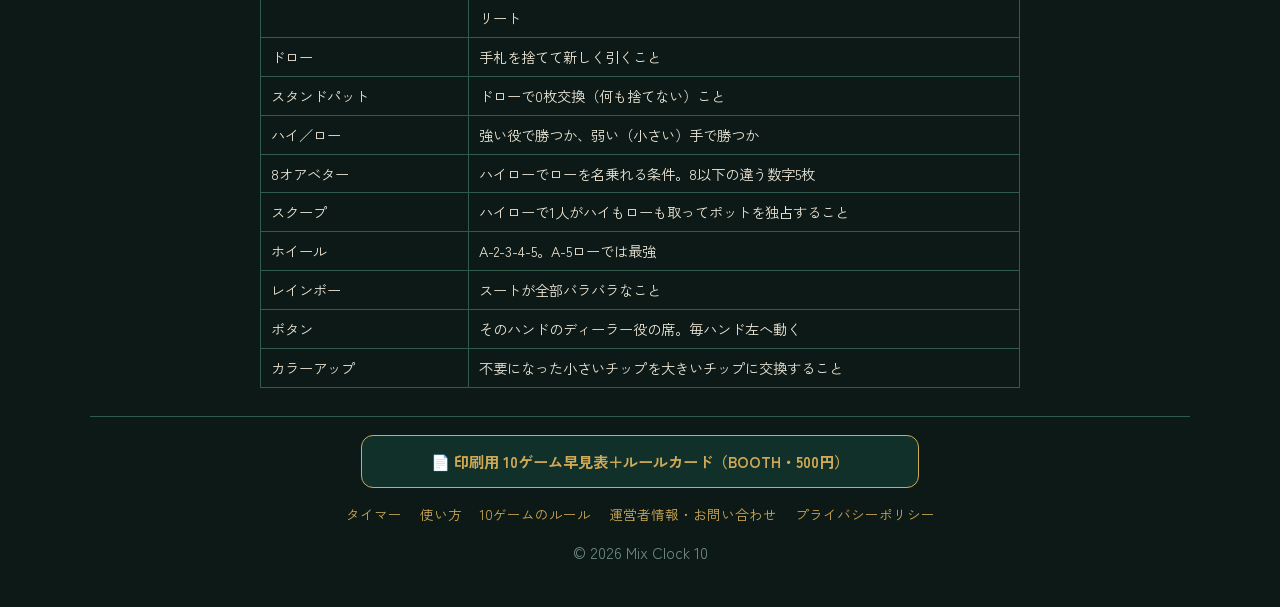
==== commit b60965f3: "BOOTHの早見表へのリンクを追加 Co-Authored-By: Claude Opus 5.5 <noreply@anthropic.com> Claude-Session: https://cl" ====
--- a/rules.html
+++ b/rules.html
@@ -13,6 +13,8 @@
 <a class="back" href="index.html">← タイマーに戻る</a>
 <h1>10ゲームミックス かんたん説明書</h1>
 <p class="lead">10種類のポーカーを決まった順番で遊ぶ「10ゲームミックス」のルールを、はじめての人向けにまとめました。全部を完璧に覚えなくても大丈夫。「今のゲームは何系か」「勝つのはハイかローか」の2つが分かれば遊べます。</p>
+
+<p><a class="cta" href="https://yupoker.booth.pm/items/9135566" target="_blank" rel="noopener">このルールを印刷用カードにした早見表（BOOTH・500円）</a></p>
 
 <div class="toc">
 <p><b>もくじ</b></p>
--- a/site.css
+++ b/site.css
@@ -21,3 +21,5 @@
 .doc .cta{display:inline-block;margin:10px 0;padding:12px 22px;border-radius:12px;background:#cfa955;color:#1d1505;font-weight:700;text-decoration:none}
 .doc .toc{background:#12302a;border:1px solid #2f5a4c;border-radius:12px;padding:10px 18px}
 .doc .toc a{text-decoration:none}
+.boothbtn{display:block;max-width:520px;margin:0 auto 14px;padding:12px 18px;border-radius:12px;border:1px solid #cfa955;color:#ece6d6;background:#12302a;font-weight:700;text-decoration:none;font-size:.95rem}
+.boothbtn:hover{background:#173a30}
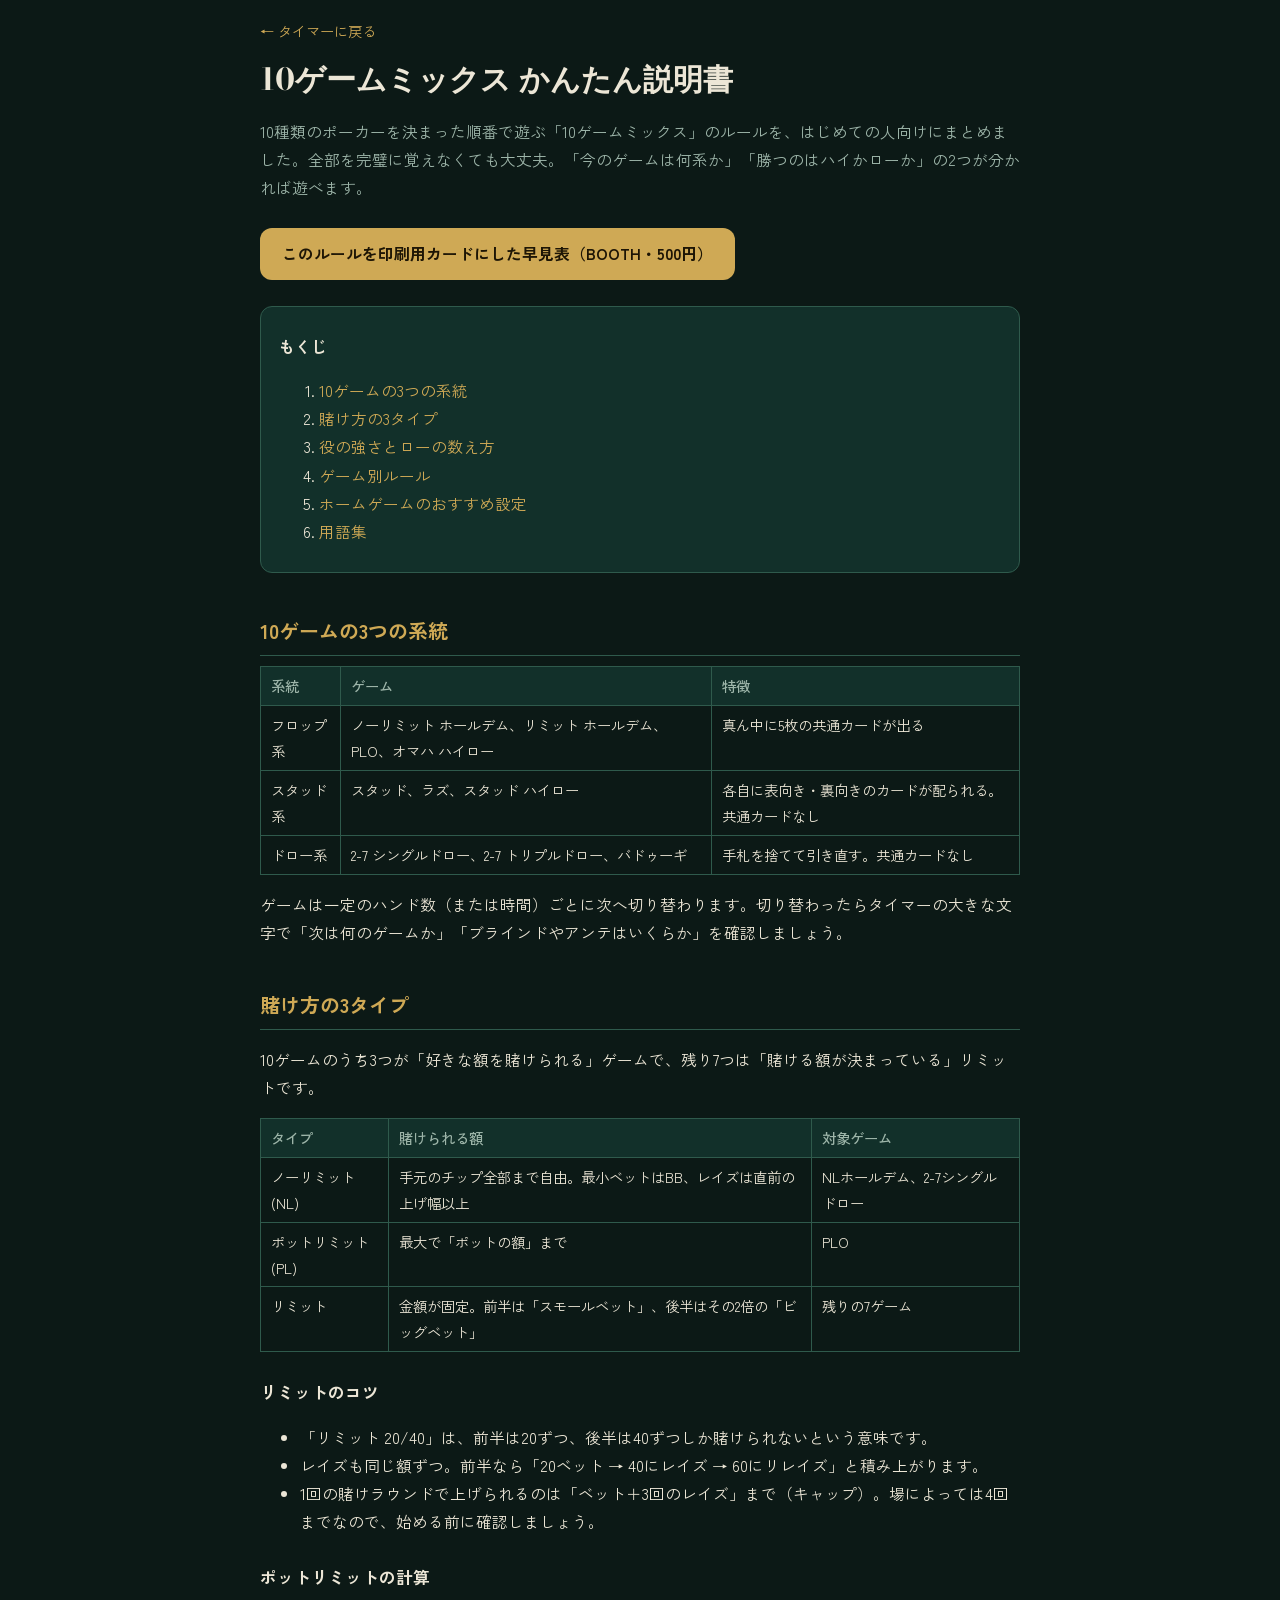
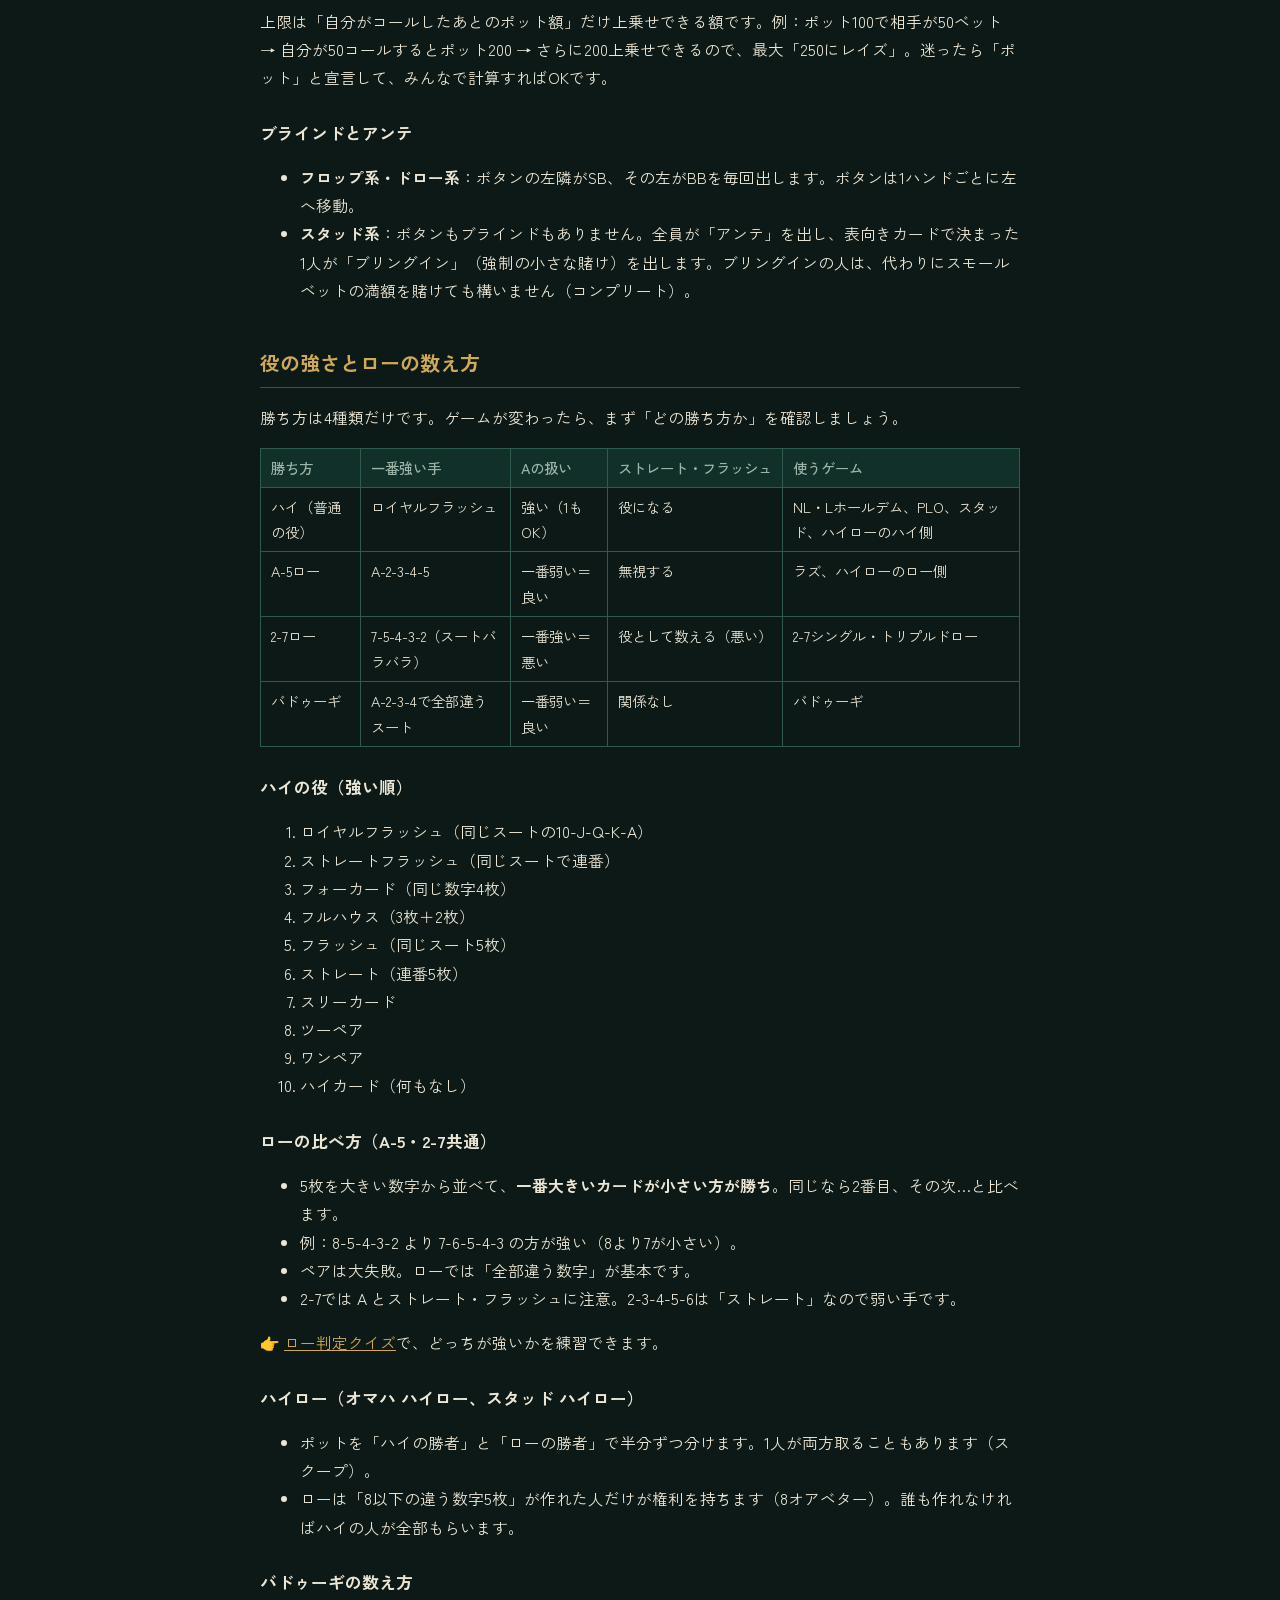
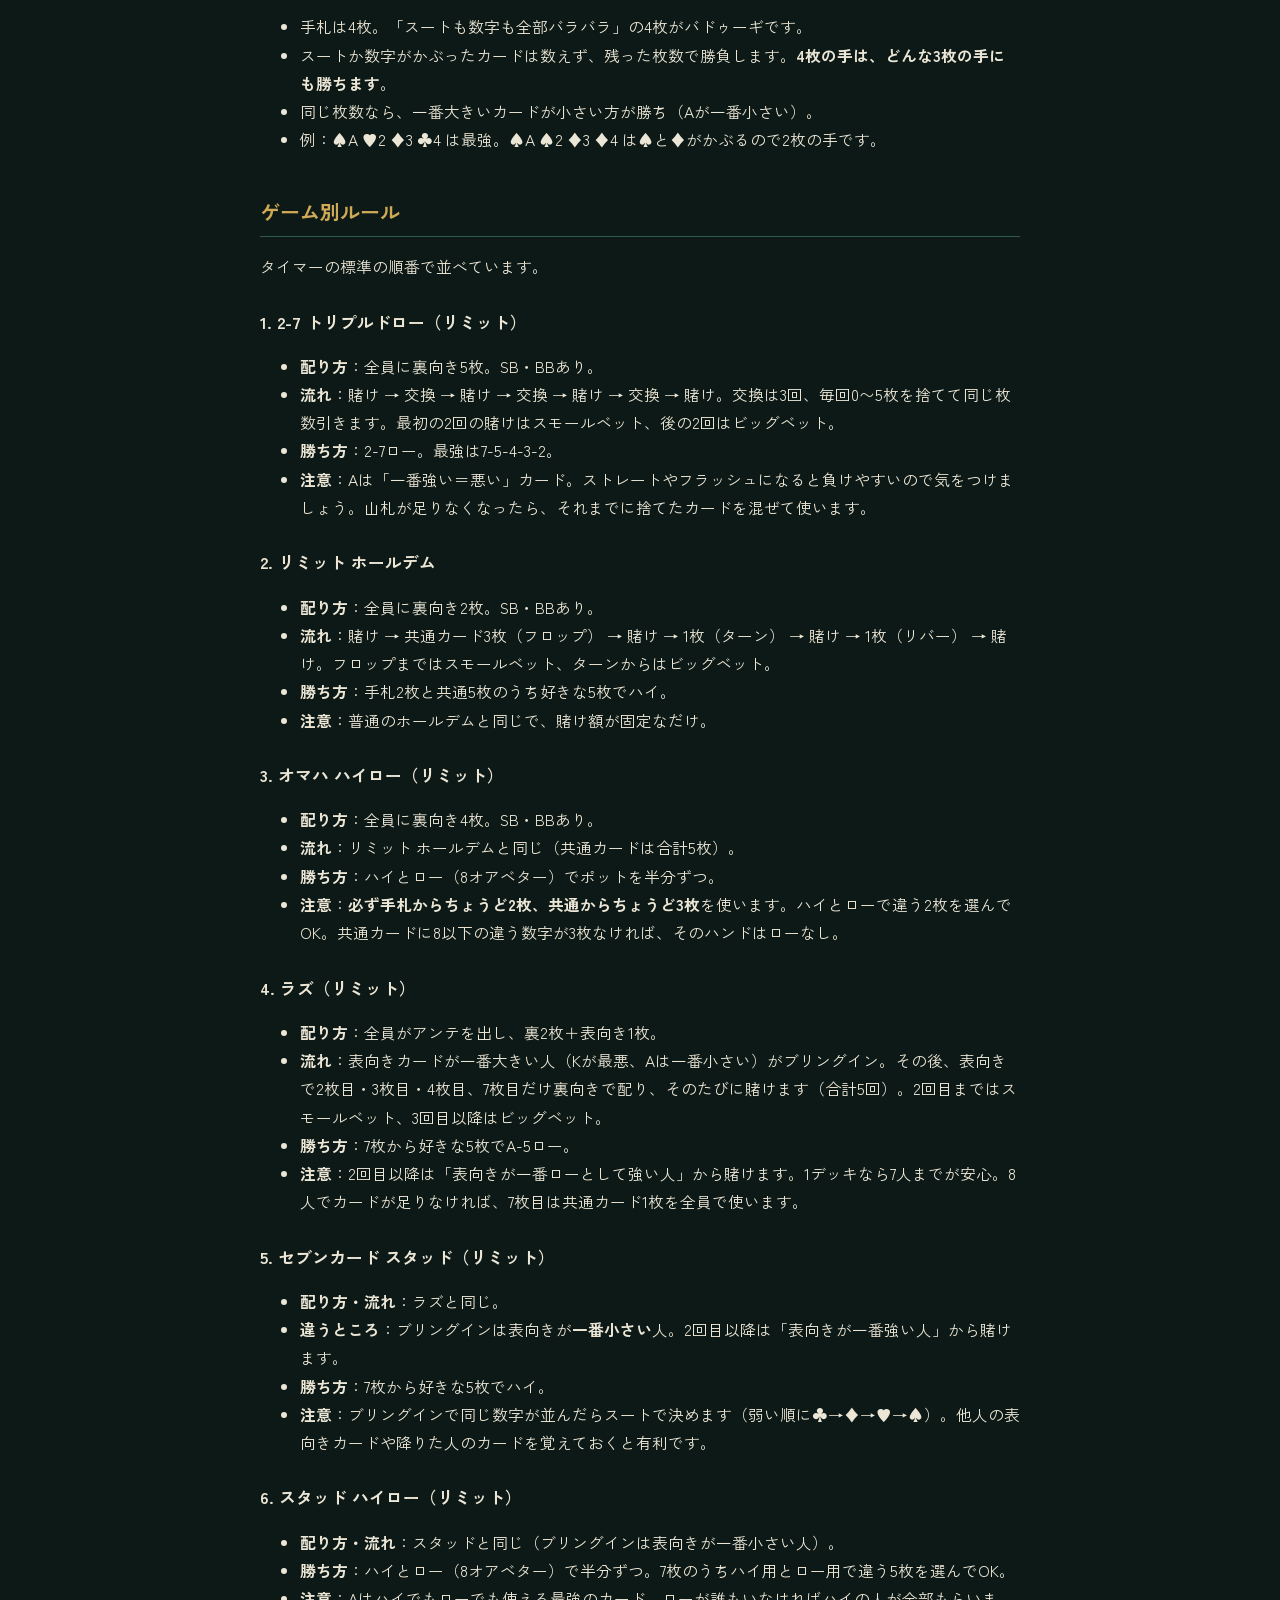
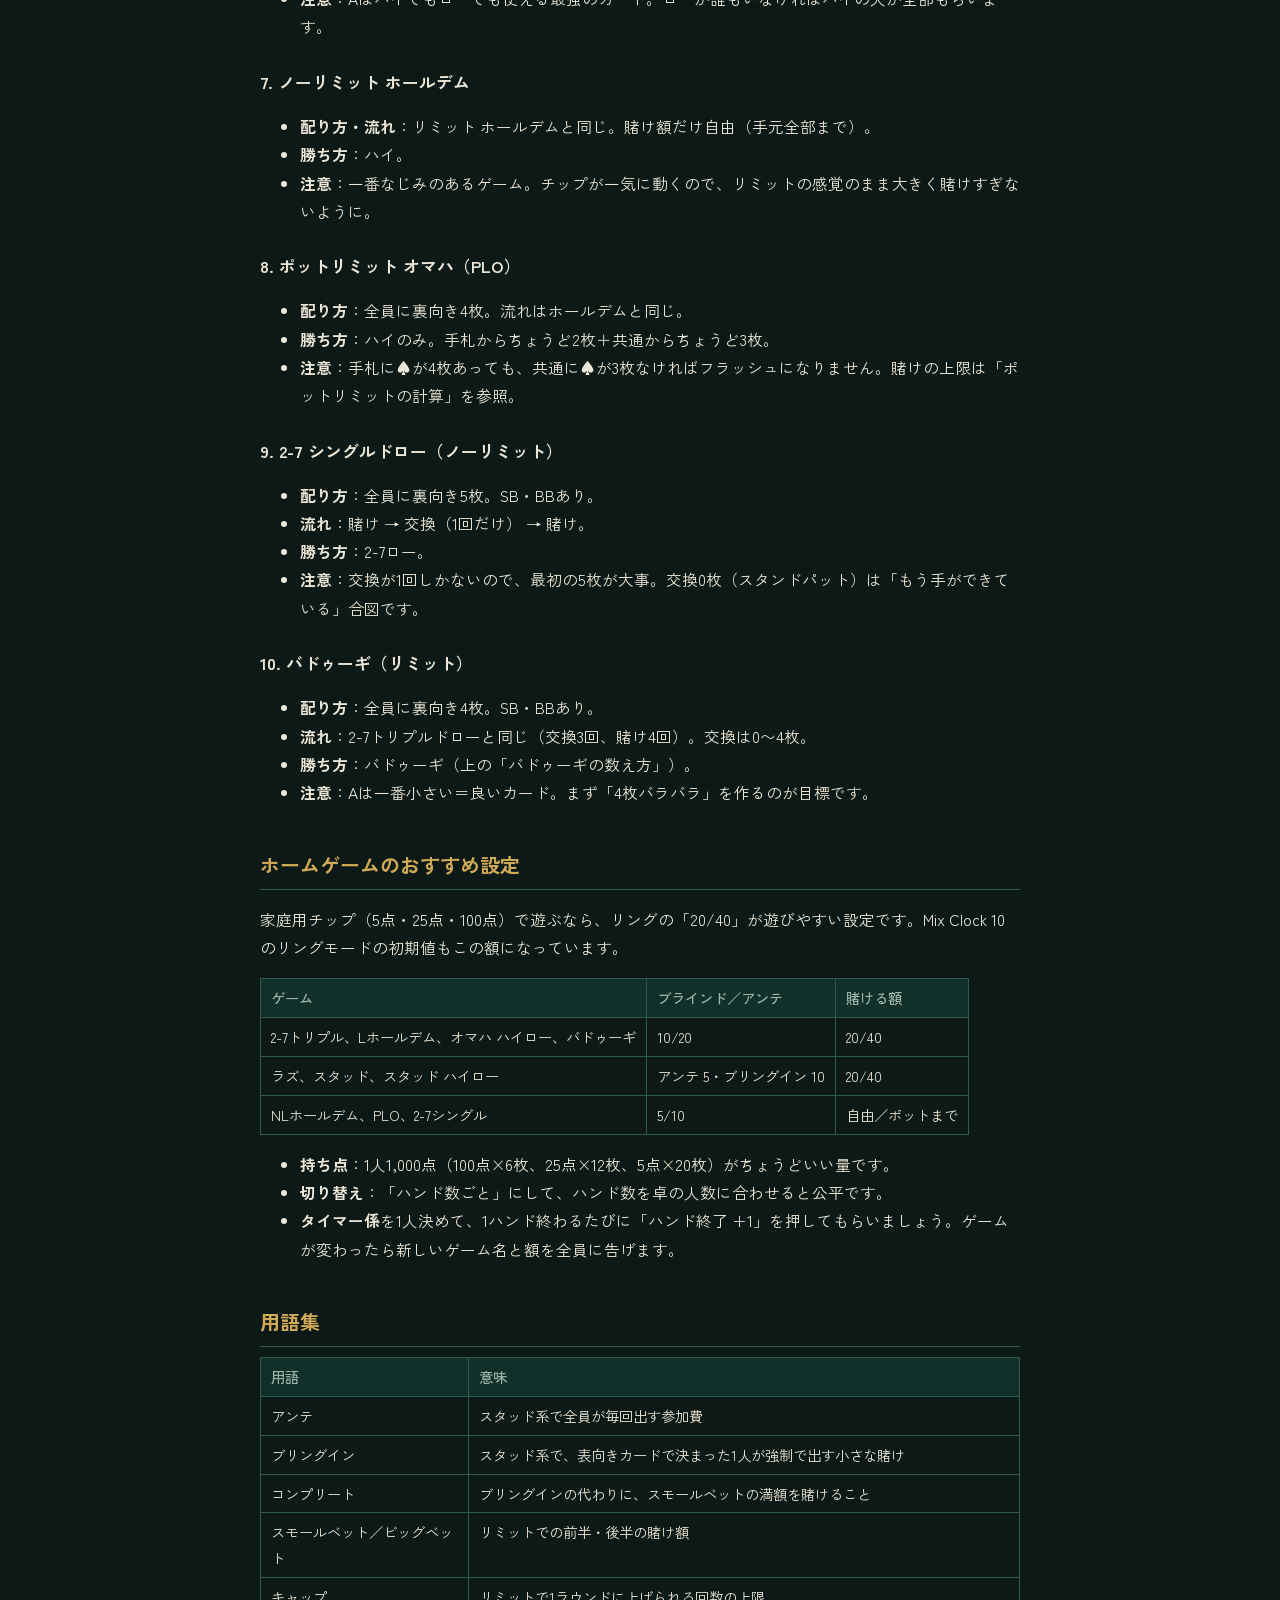
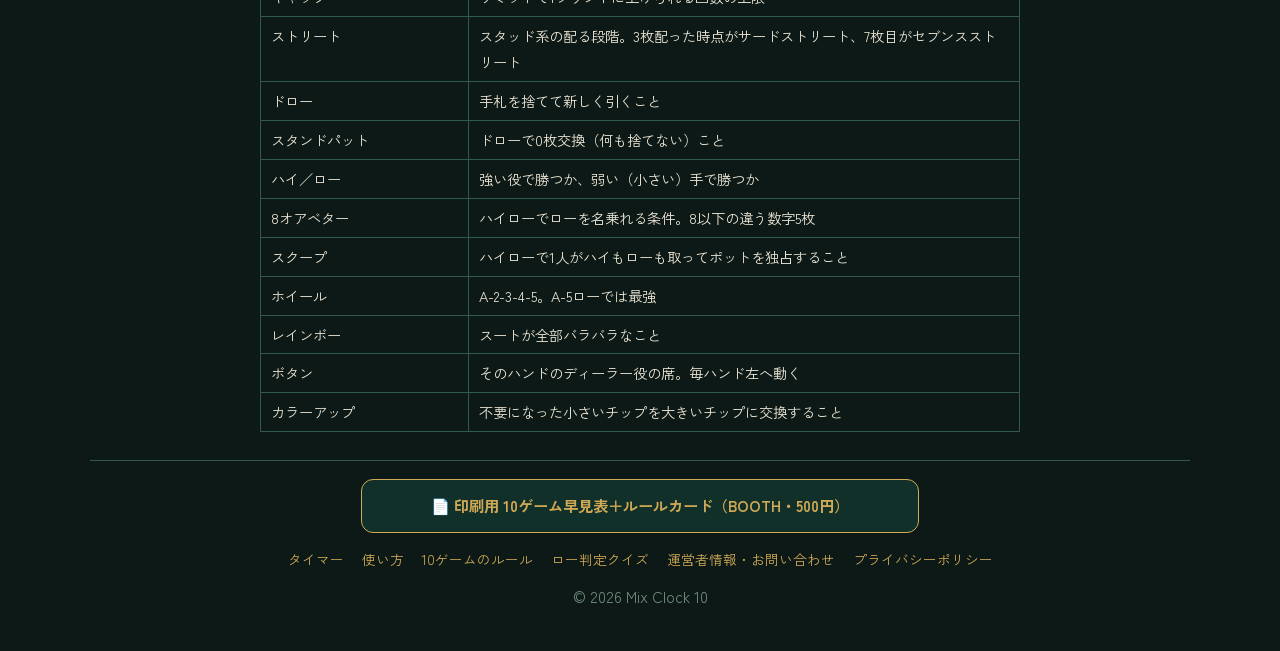
==== commit 618f21a6: "ロー判定クイズを追加 Co-Authored-By: Claude Opus 5.5 <noreply@anthropic.com> Claude-Session: https://claude.ai" ====
--- a/rules.html
+++ b/rules.html
@@ -88,6 +88,7 @@
 <li>ペアは大失敗。ローでは「全部違う数字」が基本です。</li>
 <li>2-7では A とストレート・フラッシュに注意。2-3-4-5-6は「ストレート」なので弱い手です。</li>
 </ul>
+<p>👉 <a href="quiz.html">ロー判定クイズ</a>で、どっちが強いかを練習できます。</p>
 <h3>ハイロー（オマハ ハイロー、スタッド ハイロー）</h3>
 <ul>
 <li>ポットを「ハイの勝者」と「ローの勝者」で半分ずつ分けます。1人が両方取ることもあります（スクープ）。</li>
